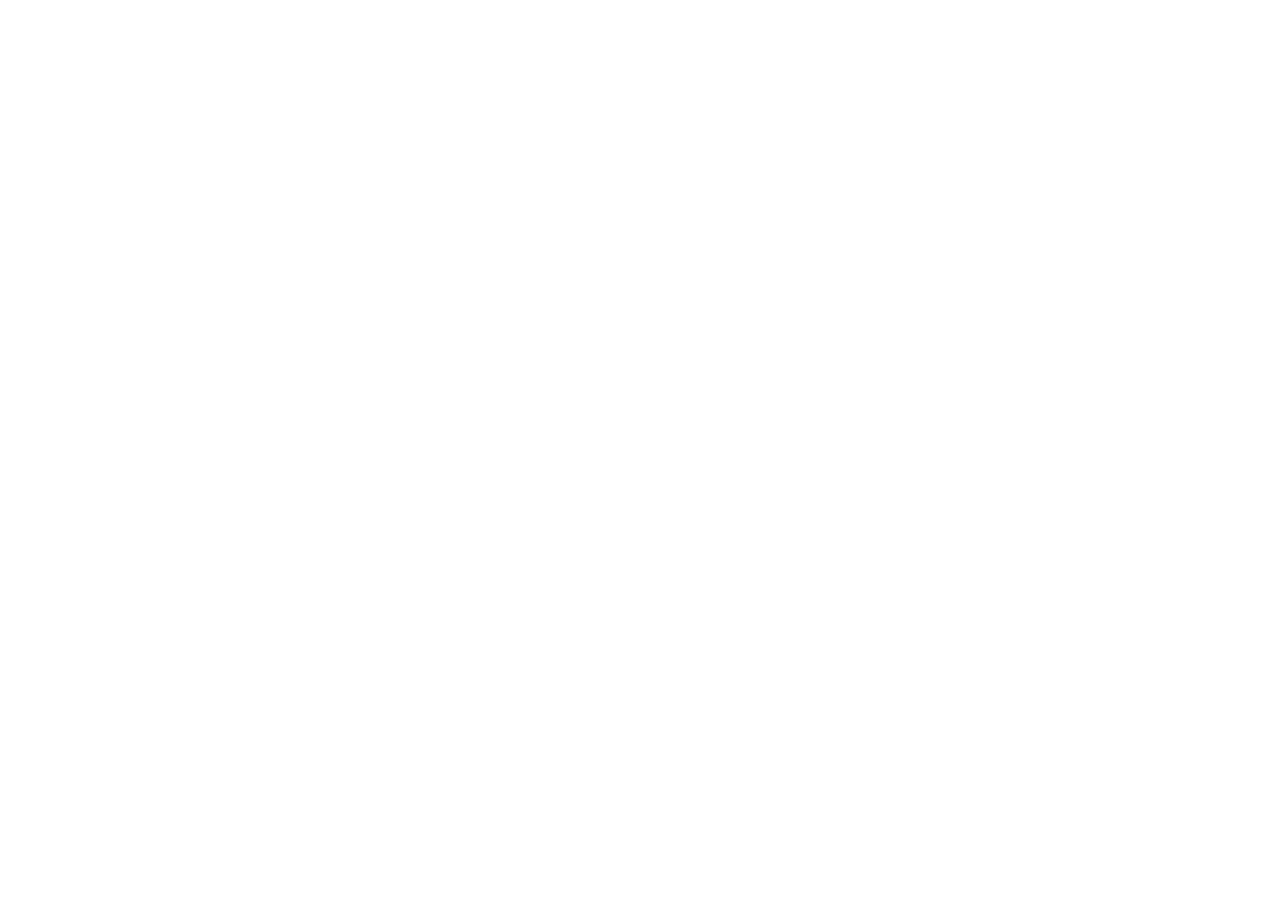
==== index.html @ 8243d088 "first" ====
<!DOCTYPE html>
<html lang="en">

<head>
    <meta charset="UTF-8">
    <meta name="viewport" content="width=device-width, initial-scale=1.0">

    <!--=============== FAVICON ===============-->
    <link rel="shortcut icon" href="assets/img/favicon.png" type="image/x-icon">

    <!--=============== REMIXICON ===============-->
    <link href="https://cdn.jsdelivr.net/npm/remixicon@2.5.0/fonts/remixicon.css" rel="stylesheet">

    <!--=============== CSS ===============-->
    <link rel="stylesheet" href="assets/css/styles.css">

    <title>Responsive gym website - Badarp</title>
</head>

<body>
    <!--==================== HEADER ====================-->
    <header class="header" id="header">

    </header>

    <!--==================== MAIN ====================-->
    <main class="main">
        <!--==================== HOME ====================-->
        <section class="home section" id="home">

        </section>

        <!--==================== LOGOS ====================-->
        <section class="logos section">

        </section>

        <!--==================== PROGRAM ====================-->
        <section class="program section" id="program">

        </section>

        <!--==================== CHOOSE US ====================-->
        <section class="choose section" id="choose">

        </section>

        <!--==================== PRICING ====================-->
        <section class="pricing section" id="pricing">

        </section>

        <!--==================== CALCULATE ====================-->
        <section class="calculate section">

        </section>
    </main>

    <!--==================== FOOTER ====================-->
    <footer class="footer section" id="footer">

    </footer>

    <!--========== SCROLL UP ==========-->


    <!--=============== SCROLLREVEAL ===============-->
    <script src=""></script>

    <!--=============== EMAIL JS ===============-->


    <!--=============== MAIN JS ===============-->
    <script src="assets/js/main.js"></script>
</body>

</html>
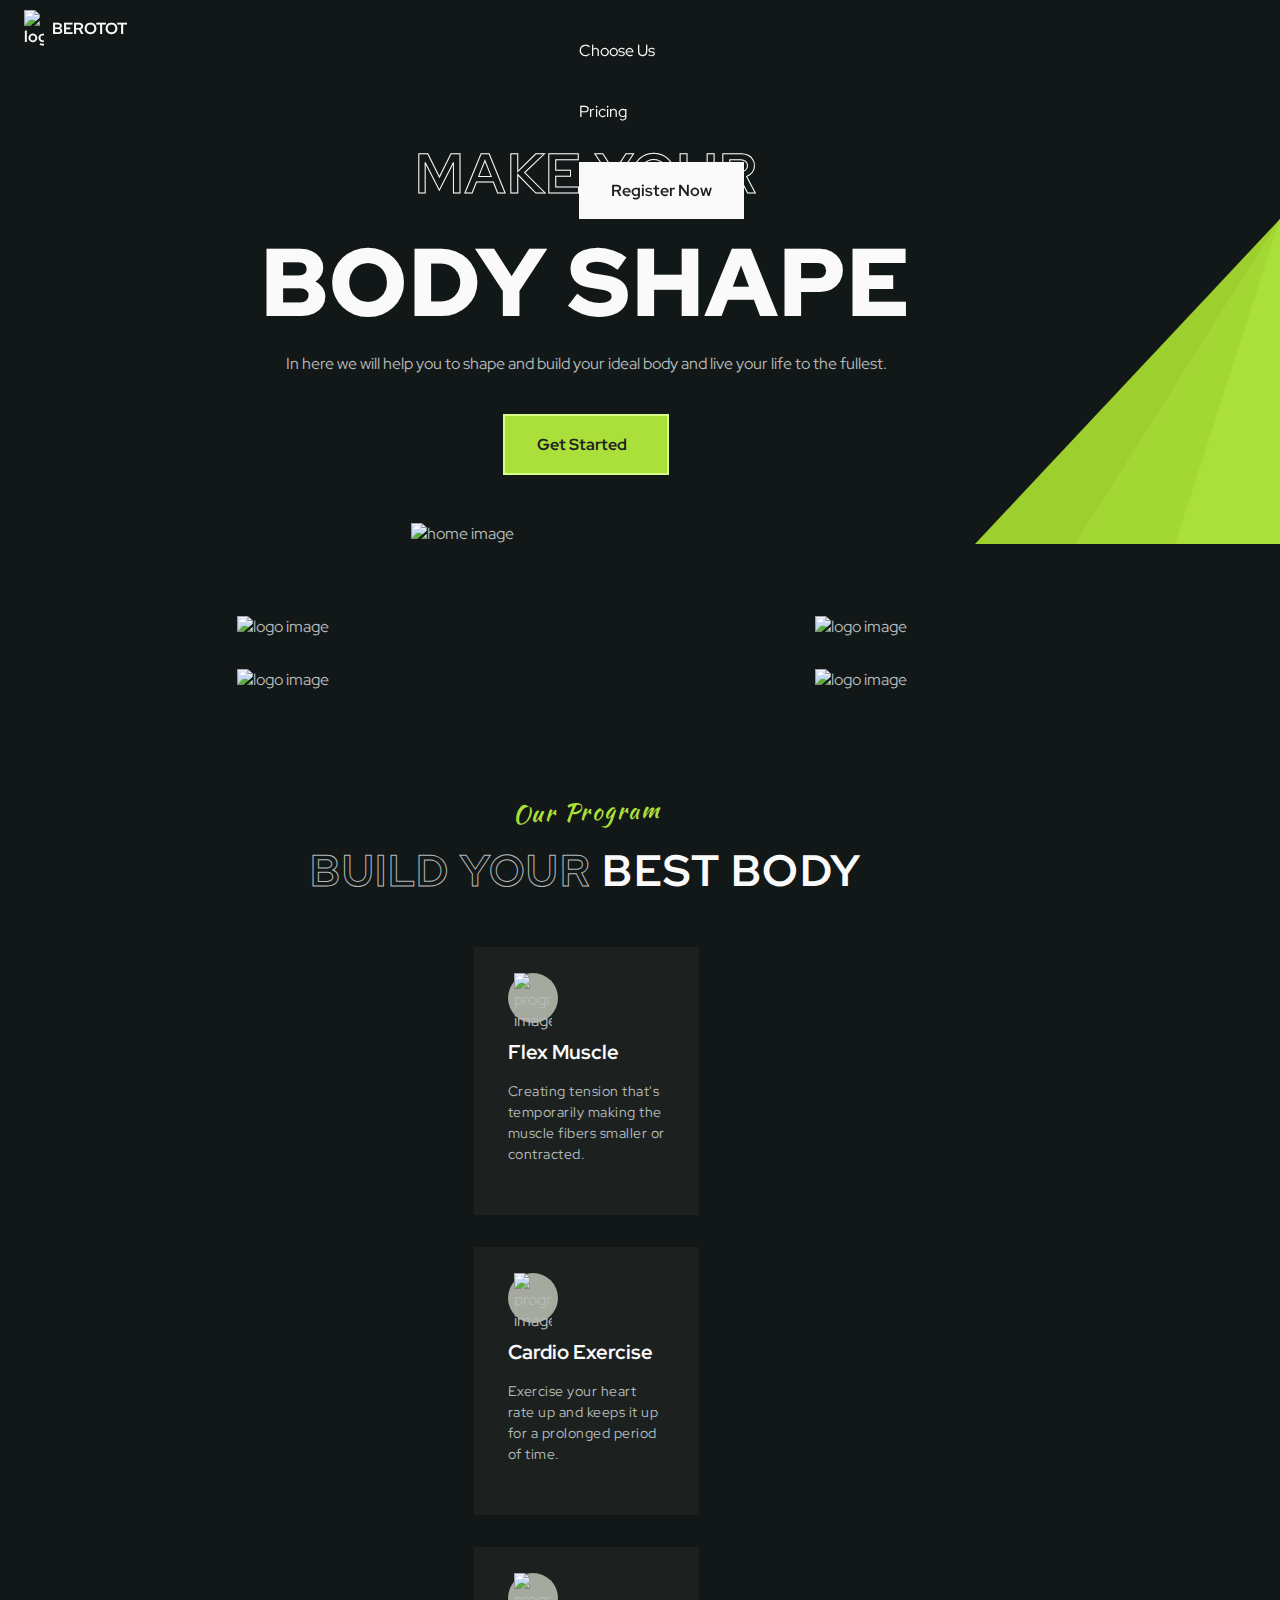
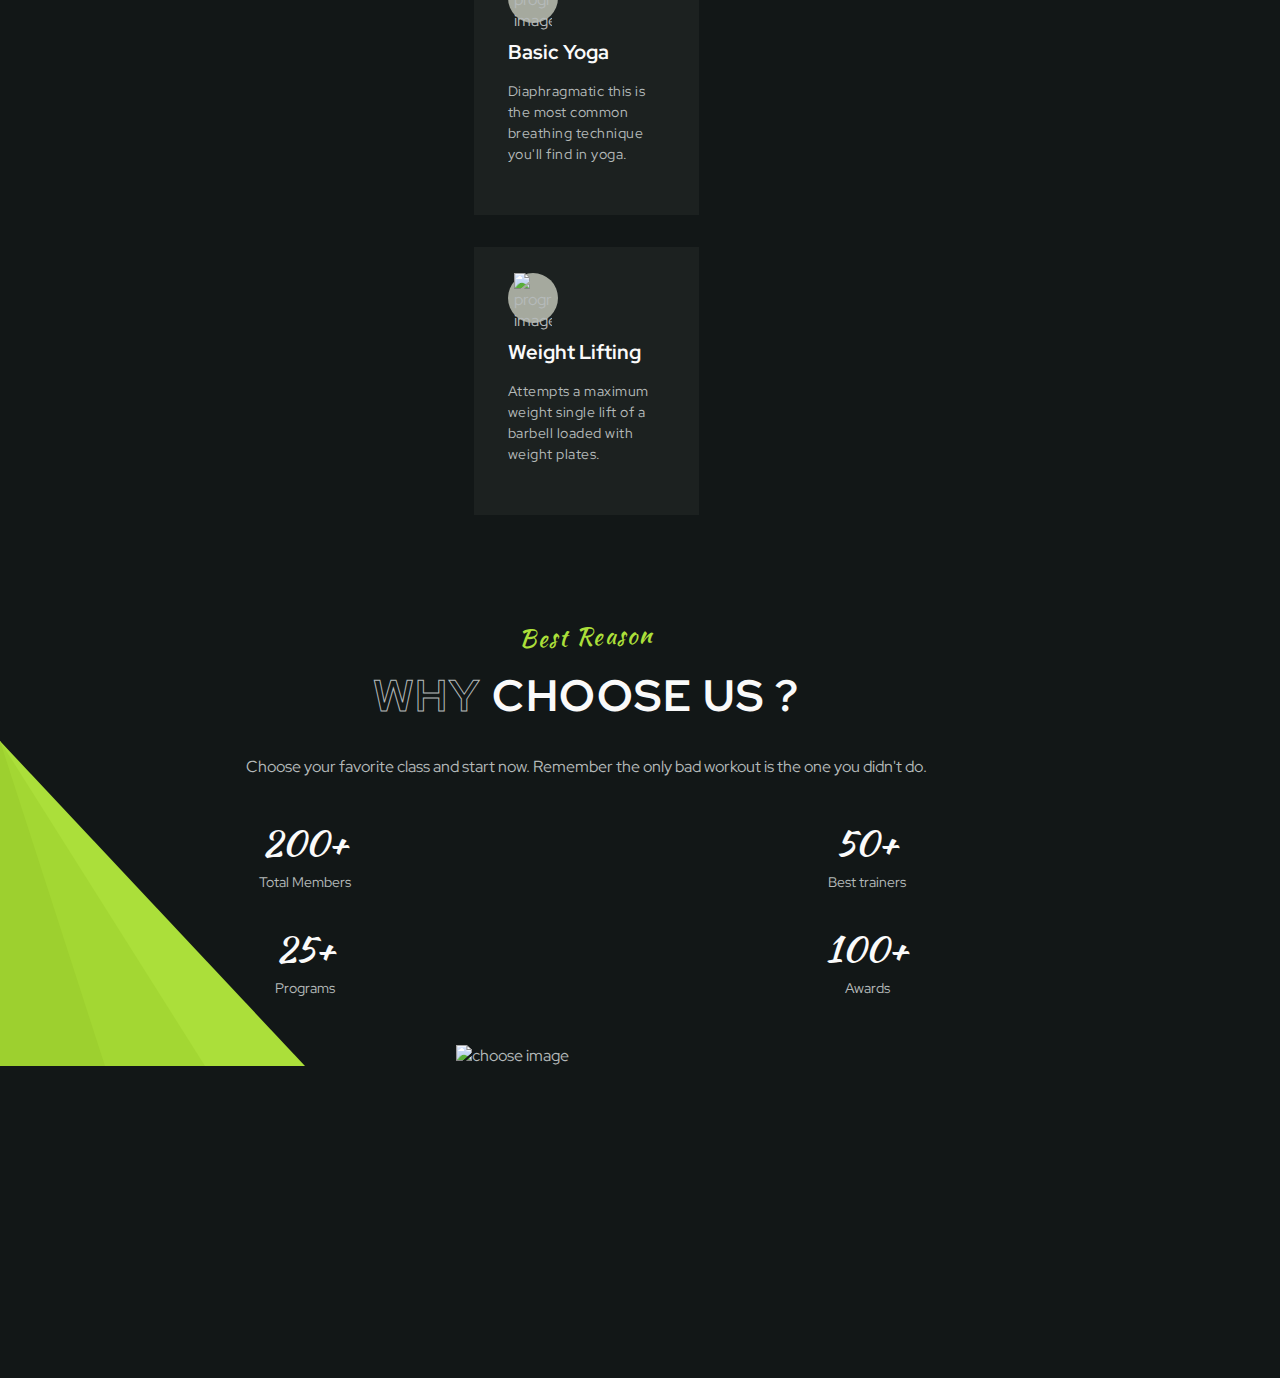
==== commit 2fcbb5c1: "4 section" ====
--- a/index.html
+++ b/index.html
@@ -20,29 +20,212 @@
 <body>
     <!--==================== HEADER ====================-->
     <header class="header" id="header">
-
+        <nav class="nav container">
+            <a href="#" class="nav__logo">
+                <img src="assets/img/logo-nav.png" alt="logo">BEROTOT
+            </a>
+
+            <div class="nav__menu" id="nav-menu">
+                <ul class="nav__list">
+                    <li class="nav__item">
+                        <a href="#home" class="nav__link">Home</a>
+                    </li>
+                    <li class="nav__item">
+                        <a href="#program" class="nav__link">Program</a>
+                    </li>
+                    <li class="nav__item">
+                        <a href="#choose" class="nav__link">Choose Us</a>
+                    </li>
+                    <li class="nav__item">
+                        <a href="#pricing" class="nav__link">Pricing</a>
+                    </li>
+
+                    <div class="nav__link">
+                        <a href="#footer" class="button nav__button">
+                            Register Now
+                        </a>
+                    </div>
+                </ul>
+
+                <div class="nav__close" id="nav-close">
+                    <i class="ri-close-line"></i>
+                </div>
+            </div>
+
+            <!-- Toggle button -->
+            <div class="nav__toggle" id="nav-toggle">
+                <i class="ri-menu-line"></i>
+            </div>
+        </nav>
     </header>
 
     <!--==================== MAIN ====================-->
     <main class="main">
         <!--==================== HOME ====================-->
         <section class="home section" id="home">
-
+            <div class="home__container container grid">
+                <div class="home__data">
+                    <h2 class="home__subtitle">MAKE YOUR</h2>
+                    <h1 class="home__title">BODY SHAPE</h1>
+                    <p class="home__description">
+                        In here we will help you to shape and build your ideal
+                        body and live your life to the fullest.
+                    </p>
+                    <a href="#" class="button button__flex">
+                        Get Started <i class="ri-arrow-right-line"></i>
+                    </a>
+                </div>
+
+                <div class="home__images">
+                    <img src="assets/img/home-img.png" alt="home image" class="home__img">
+
+                    <div class="home__triangle home__triangle-3"></div>
+                    <div class="home__triangle home__triangle-2"></div>
+                    <div class="home__triangle home__triangle-1"></div>
+                </div>
+            </div>
         </section>
 
         <!--==================== LOGOS ====================-->
         <section class="logos section">
-
+            <div class="logos__container container grid">
+                <img src="assets/img/logo1.png" alt="logo image" class="logos__img">
+                <img src="assets/img/logo2.png" alt="logo image" class="logos__img">
+                <img src="assets/img/logo3.png" alt="logo image" class="logos__img">
+                <img src="assets/img/logo4.png" alt="logo image" class="logos__img">
+            </div>
         </section>
 
         <!--==================== PROGRAM ====================-->
         <section class="program section" id="program">
-
+            <div class="container">
+                <div class="section__data">
+                    <h2 class="section__subtitle">Our Program</h2>
+                    <div class="section__titles">
+                        <h1 class="section__title-border">BUILD YOUR</h1>
+                        <h1 class="section__title">BEST BODY</h1>
+                    </div>
+                </div>
+
+                <div class="program__container grid">
+                    <article class="program__card">
+                        <div class="program__shape">
+                            <img src="assets/img/program1.png" alt="program image" class="program__img">
+                        </div>
+
+                        <h3 class="program__title">Flex Muscle</h3>
+
+                        <p class="program__description">
+                            Creating tension that's temporarily making the muscle
+                            fibers smaller or contracted.
+                        </p>
+
+                        <a href="#" class="program__button">
+                            <i class="ri-arrow-right-line"></i>
+                        </a>
+                    </article>
+
+                    <article class="program__card">
+                        <div class="program__shape">
+                            <img src="assets/img/program2.png" alt="program image" class="program__img">
+                        </div>
+
+                        <h3 class="program__title">Cardio Exercise</h3>
+
+                        <p class="program__description">
+                            Exercise your heart rate up and keeps it
+                            up for a prolonged period of time.
+                        </p>
+
+                        <a href="#" class="program__button">
+                            <i class="ri-arrow-right-line"></i>
+                        </a>
+                    </article>
+
+                    <article class="program__card">
+                        <div class="program__shape">
+                            <img src="assets/img/program3.png" alt="program image" class="program__img">
+                        </div>
+
+                        <h3 class="program__title">Basic Yoga</h3>
+
+                        <p class="program__description">
+                            Diaphragmatic this is the most common breathing
+                            technique you'll find in yoga.
+                        </p>
+
+                        <a href="#" class="program__button">
+                            <i class="ri-arrow-right-line"></i>
+                        </a>
+                    </article>
+
+                    <article class="program__card">
+                        <div class="program__shape">
+                            <img src="assets/img/program4.png" alt="program image" class="program__img">
+                        </div>
+
+                        <h3 class="program__title">Weight Lifting</h3>
+
+                        <p class="program__description">
+                            Attempts a maximum weight single lift of a
+                            barbell loaded with weight plates.
+                        </p>
+
+                        <a href="#" class="program__button">
+                            <i class="ri-arrow-right-line"></i>
+                        </a>
+                    </article>
+                </div>
+            </div>
         </section>
 
         <!--==================== CHOOSE US ====================-->
         <section class="choose section" id="choose">
-
+            <div class="choose__overflow">
+                <div class="choose__container container grid">
+                    <div class="choose__content">
+                        <div class="section__data">
+                            <h2 class="section__subtitle">Best Reason</h2>
+                            <div class="section__titles">
+                                <h1 class="section__title-border">WHY</h1>
+                                <h1 class="section__title">CHOOSE US ?</h1>
+                            </div>
+                        </div>
+
+                        <p class="choose__description">
+                            Choose your favorite class and start now. Remember the
+                            only bad workout is the one you didn't do.
+                        </p>
+
+                        <div class="choose__data">
+                            <div class="choose__group">
+                                <h3 class="choose__number">200+</h3>
+                                <p class="choose__subtitle">Total Members</p>
+                            </div>
+                            <div class="choose__group">
+                                <h3 class="choose__number">50+</h3>
+                                <p class="choose__subtitle">Best trainers</p>
+                            </div>
+                            <div class="choose__group">
+                                <h3 class="choose__number">25+</h3>
+                                <p class="choose__subtitle">Programs</p>
+                            </div>
+                            <div class="choose__group">
+                                <h3 class="choose__number">100+</h3>
+                                <p class="choose__subtitle">Awards</p>
+                            </div>
+                        </div>
+                    </div>
+
+                    <div class="choose__images">
+                        <img src="assets/img/choose-img.png" alt="choose image" class="choose__img">
+
+                        <div class="choose__triangle choose__triangle-1"></div>
+                        <div class="choose__triangle choose__triangle-2"></div>
+                        <div class="choose__triangle choose__triangle-3"></div>
+                    </div>
+                </div>
+            </div>
         </section>
 
         <!--==================== PRICING ====================-->
--- a/assets/css/styles.css
+++ b/assets/css/styles.css
@@ -0,0 +1,554 @@
+/*=============== GOOGLE FONTS ===============*/
+@import url("https://fonts.googleapis.com/css2?family=Kaushan+Script&family=Red+Hat+Display:wght@400;700;900&display=swap");
+
+/*=============== VARIABLES CSS ===============*/
+:root {
+  --header-height: 3.5rem;
+
+  /*========== Colors ==========*/
+  /*Color mode HSL(hue, saturation, lightness)*/
+  --first-color: hsl(79, 72%, 55%);
+  --first-color-light: hsl(79, 97%, 77%);
+  --first-color-alt: hsl(79, 67%, 52%);
+  --first-color-dark: hsl(79, 63%, 50%);
+  --first-color-gray: hsl(79, 6%, 64%);
+  --title-color: hsl(180, 4%, 98%);
+  --title-color-black: hsl(180, 4%, 12%);
+  --text-color: hsl(180, 4%, 72%);
+  --text-color-light: hsl(180, 4%, 65%);
+  --body-color: hsl(180, 12%, 8%);
+
+  /*========== Font and typography ==========*/
+  /*.5rem = 8px | 1rem = 16px ...*/
+  --body-font: 'Red Hat Display', sans-serif;
+  --second-font: 'Kaushan Script', cursive;
+  --biggest-font-size: 2rem;
+  --bigger-font-size: 1.5rem;
+  --big-font-size: 1.25rem;
+  --h1-font-size: 1.5rem;
+  --h2-font-size: 1.25rem;
+  --h3-font-size: 1rem;
+  --normal-font-size: .938rem;
+  --small-font-size: .813rem;
+  --smaller-font-size: .75rem;
+
+  /*========== Font weight ==========*/
+  --font-bold: 700;
+  --font-black: 900;
+
+  /*========== z index ==========*/
+  --z-tooltip: 10;
+  --z-fixed: 100;
+}
+
+/* Responsive typography */
+@media screen and (min-width: 1024px) {
+  :root {
+    --biggest-font-size: 6rem;
+    --bigger-font-size: 3.5rem;
+    --big-font-size: 2.75rem;
+    --h1-font-size: 2.25rem;
+    --h2-font-size: 1.5rem;
+    --h3-font-size: 1.25rem;
+    --normal-font-size: 1rem;
+    --small-font-size: .875rem;
+    --smaller-font-size: .813rem;
+  }
+}
+
+/*=============== BASE ===============*/
+* {
+  box-sizing: border-box;
+  padding: 0;
+  margin: 0;
+}
+
+html {
+  scroll-behavior: smooth;
+}
+
+body,
+button,
+input {
+  font-family: var(--body-font);
+  font-size: var(--normal-font-size);
+}
+
+body {
+  background-color: var(--body-color);
+  color: var(--text-color);
+}
+
+h1,
+h2,
+h3 {
+  color: var(--title-color);
+  font-weight: var(--font-bold);
+}
+
+ul {
+  list-style: none;
+}
+
+a {
+  text-decoration: none;
+}
+
+img {
+  max-width: 100%;
+  height: auto;
+}
+
+/*=============== REUSABLE CSS CLASSES ===============*/
+.container {
+  max-width: 1124px;
+  margin-right: 1.5rem;
+  margin-left: 1.5rem;
+}
+
+.section {
+  padding: 4.5rem 0 2rem;
+}
+
+.section__data {
+  display: flex;
+  flex-direction: column;
+  row-gap: .75rem;
+  text-align: center;
+  margin-bottom: 3rem;
+}
+
+.section__title,
+.section__title-border {
+  font-size: var(--big-font-size);
+  letter-spacing: 1.5px;
+}
+
+.section__subtitle {
+  font-size: var(--h2-font-size);
+  font-family: var(--second-font);
+  font-weight: 400;
+  letter-spacing: 1.5px;
+  color: var(--first-color);
+  transform: rotate(-2deg);
+}
+
+.section__titles {
+  display: flex;
+  column-gap: .75rem;
+  justify-content: center;
+}
+
+.section__title-border {
+  -webkit-text-stroke: 1px var(--text-color);
+  color: transparent;
+}
+
+.grid {
+  display: grid;
+  gap: 1.5rem;
+}
+
+.main {
+  overflow: hidden;
+  /* For animation ScrollReveal */
+}
+
+.color-red {
+  color: hsl(0, 80%, 64%);
+}
+
+.color-green {
+  color: var(--first-color);
+}
+
+/*=============== HEADER & NAV ===============*/
+.header {
+  width: 100%;
+  background-color: transparent;
+  position: fixed;
+  top: 0;
+  left: 0;
+  z-index: var(--z-fixed);
+  transition: background .3s;
+}
+
+.nav {
+  height: var(--header-height);
+  display: flex;
+  justify-content: space-between;
+  align-items: center;
+}
+
+.nav__logo,
+.nav__toggle {
+  color: var(--title-color);
+  display: flex;
+}
+
+.nav__logo {
+  align-items: center;
+  column-gap: .5rem;
+  font-weight: var(--font-bold);
+}
+
+.nav__logo img {
+  width: 1.25rem;
+}
+
+.nav__toggle {
+  font-size: 1.25rem;
+  cursor: pointer;
+}
+
+@media screen and (max-width: 1023px) {
+  .nav__menu {
+    position: fixed;
+    background-color: hsla(180, 12%, 8%, .8);
+    backdrop-filter: blur(32px);
+    -webkit-backdrop-filter: blur(32px);
+    top: 0;
+    right: -100%;
+    width: 80%;
+    height: 100%;
+    border-left: 2px solid var(--first-color-gray);
+    transition: right .3s;
+  }
+}
+
+.nav__list {
+  padding: 5rem 0 0 3rem;
+  display: flex;
+  flex-direction: column;
+  row-gap: 2.5rem;
+}
+
+.nav__link {
+  color: var(--title-color);
+  transition: color .3s;
+}
+
+.nav__link:hover {
+  color: var(--first-color);
+}
+
+.nav__close {
+  position: absolute;
+  top: 1rem;
+  right: 1.5rem;
+  font-size: 1.5rem;
+  color: var(--title-color);
+  cursor: pointer;
+}
+
+.nav .nav__button {
+  background-color: var(--title-color);
+  border: none;
+}
+
+/* Show menu */
+.show-menu {
+  right: 0;
+}
+
+/* Change background header */
+.bg-header {
+  background-color: var(--body-color);
+  box-shadow: 0 4px 8px hsla(180, 12%, 4%, .3);
+}
+
+/* Active link */
+
+
+/*=============== HOME ===============*/
+.home {
+  position: relative;
+  padding-bottom: 0;
+}
+
+.home__container {
+  padding-top: 4rem;
+  row-gap: 3rem;
+}
+
+.home__data {
+  text-align: center;
+}
+
+.home__subtitle {
+  font-size: var(--bigger-font-size);
+  -webkit-text-stroke: 1px var(--title-color);
+  color: transparent;
+}
+
+.home__title {
+  font-size: var(--biggest-font-size);
+  font-weight: var(--font-black);
+  margin: .5rem 0;
+}
+
+.home__subtitle,
+.home__title {
+  letter-spacing: 1.5px;
+}
+
+.home__description {
+  margin-bottom: 2.5rem;
+}
+
+.home__triangle {
+  height: 325px;
+  position: absolute;
+  right: 0;
+  bottom: 0;
+  clip-path: polygon(100% 0, 0 100%, 100% 100%);
+}
+
+.home__triangle-1 {
+  width: 105px;
+  background-color: var(--first-color);
+}
+
+.home__triangle-2 {
+  width: 205px;
+  background-color: var(--first-color-alt);
+}
+
+.home__triangle-3 {
+  width: 305px;
+  background-color: var(--first-color-dark);
+}
+
+.home__img {
+  display: block;
+  position: relative;
+  z-index: 1;
+  width: 350px;
+  margin: 0 auto;
+}
+
+/*=============== BUTTON ===============*/
+.button {
+  display: inline-block;
+  background-color: var(--first-color);
+  padding: 18px 32px;
+  border: 2px solid var(--first-color-light);
+  color: var(--title-color-black);
+  font-weight: var(--font-bold);
+  cursor: pointer;
+  transition: background .3s;
+}
+
+.button:hover {
+  background-color: var(--first-color-alt);
+}
+
+.button i {
+  font-size: 1.25rem;
+  transition: transform .3s;
+}
+
+.button__flex {
+  display: inline-flex;
+  align-items: center;
+  justify-content: center;
+  column-gap: .5rem;
+}
+
+.button__flex:hover i {
+  transform: translateX(.25rem);
+}
+
+/*=============== LOGOS ===============*/
+.logos__container {
+  grid-template-columns: repeat(2, 1fr);
+  gap: 2rem;
+  justify-items: center;
+}
+
+.logos__img {
+  width: 120px;
+}
+
+/*=============== PROGRAM ===============*/
+.program__container {
+  grid-template-columns: 225px;
+  justify-content: center;
+  row-gap: 2rem;
+}
+
+.program__card {
+  display: grid;
+  background-color: hsla(79, 6%, 64%, .07);
+  padding: 1.5rem 2rem;
+  border: 2px solid transparent;
+  transition: background .5s, border .4s;
+}
+
+.program__img {
+  width: 38px;
+}
+
+.program__shape {
+  width: 50px;
+  height: 50px;
+  background-color: var(--first-color-gray);
+  border-radius: 50%;
+  display: grid;
+  place-items: center;
+  margin-bottom: 1rem;
+  transition: background .5s;
+}
+
+.program__title {
+  font-size: var(--h3-font-size);
+  margin-bottom: 1rem;
+}
+
+.program__description {
+  font-size: var(--small-font-size);
+  letter-spacing: .5px;
+  line-height: 150%;
+}
+
+.program__title,
+.program__description {
+  transition: color .5s;
+}
+
+.program__button {
+  justify-self: flex-end;
+  margin-top: 1.5rem;
+  font-size: 1.25rem;
+  color: var(--title-color-black);
+  opacity: 0;
+  transition: .5s;
+}
+
+.program__button i {
+  display: block;
+  transition: transform .3s;
+}
+
+.program__button:hover {
+  transform: translateX(.25rem);
+}
+
+.program__card:hover {
+  background-color: var(--first-color);
+  border: 2px solid var(--first-color-light);
+}
+
+.program__card:hover .program__shape {
+  background-color: var(--first-color-light);
+}
+
+.program__card:hover .program__title,
+.program__card:hover .program__description {
+  color: var(--title-color-black);
+}
+
+.program__card:hover .program__button {
+  opacity: 1;
+}
+
+/*=============== CHOOSE ===============*/
+.choose {
+  padding-bottom: 0;
+}
+
+.choose__overflow {
+  position: relative;
+}
+
+.choose__container {
+  row-gap: 3rem;
+}
+
+.choose__content .section__data {
+  margin-bottom: 2rem;
+}
+
+.choose__description {
+  text-align: center;
+  margin-bottom: 2.5rem;
+}
+
+.choose__data {
+  display: grid;
+  grid-template-columns: repeat(2, 1fr);
+  row-gap: 2rem;
+}
+
+.choose__group {
+  text-align: center;
+}
+
+.choose__number {
+  font-size: var(--h1-font-size);
+  font-family: var(--second-font);
+  font-weight: 400;
+  margin-bottom: 0.25rem;
+}
+
+.choose__subtitle {
+  font-size: var(--small-font-size);
+}
+
+.choose__triangle {
+  height: 325px;
+  position: absolute;
+  left: 0;
+  bottom: 0;
+  clip-path: polygon(0 0, 0 100%, 100% 100%);
+}
+
+.choose__triangle-1 {
+  width: 305px;
+  background-color: var(--first-color);
+}
+
+.choose__triangle-2 {
+  width: 205px;
+  background-color: var(--first-color-alt);
+}
+
+.choose__triangle-3 {
+  width: 105px;
+  background-color: var(--first-color-dark);
+}
+
+.choose__img {
+  width: 260px;
+  display: block;
+  position: relative;
+  z-index: 1;
+  margin: 0 auto;
+}
+
+/*=============== PRICING ===============*/
+
+
+/*=============== CALCULATE ===============*/
+
+
+/*=============== FOOTER ===============*/
+
+
+/*=============== SCROLL BAR ===============*/
+
+
+/*=============== SCROLL UP ===============*/
+
+
+/* Show Scroll Up*/
+
+
+/*=============== BREAKPOINTS ===============*/
+/* For small devices */
+
+
+/* For medium devices */
+
+
+/* For large devices */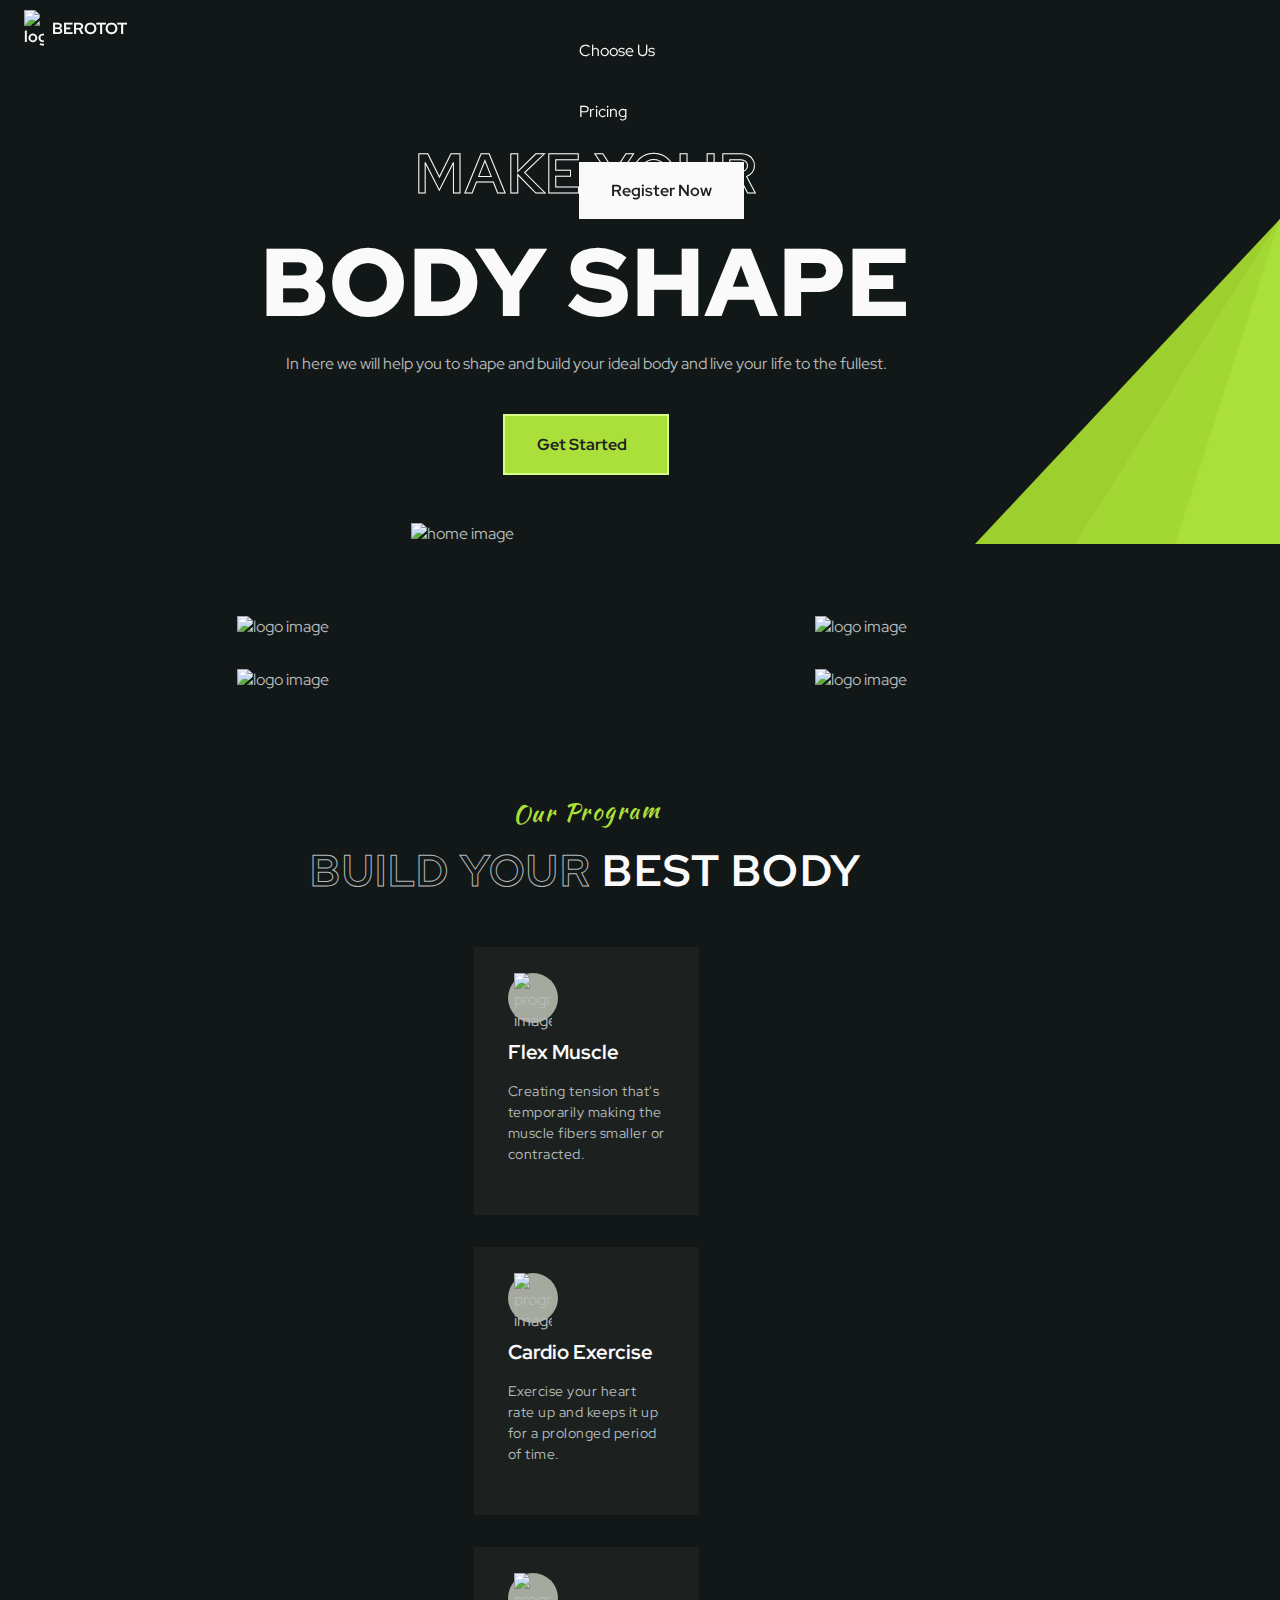
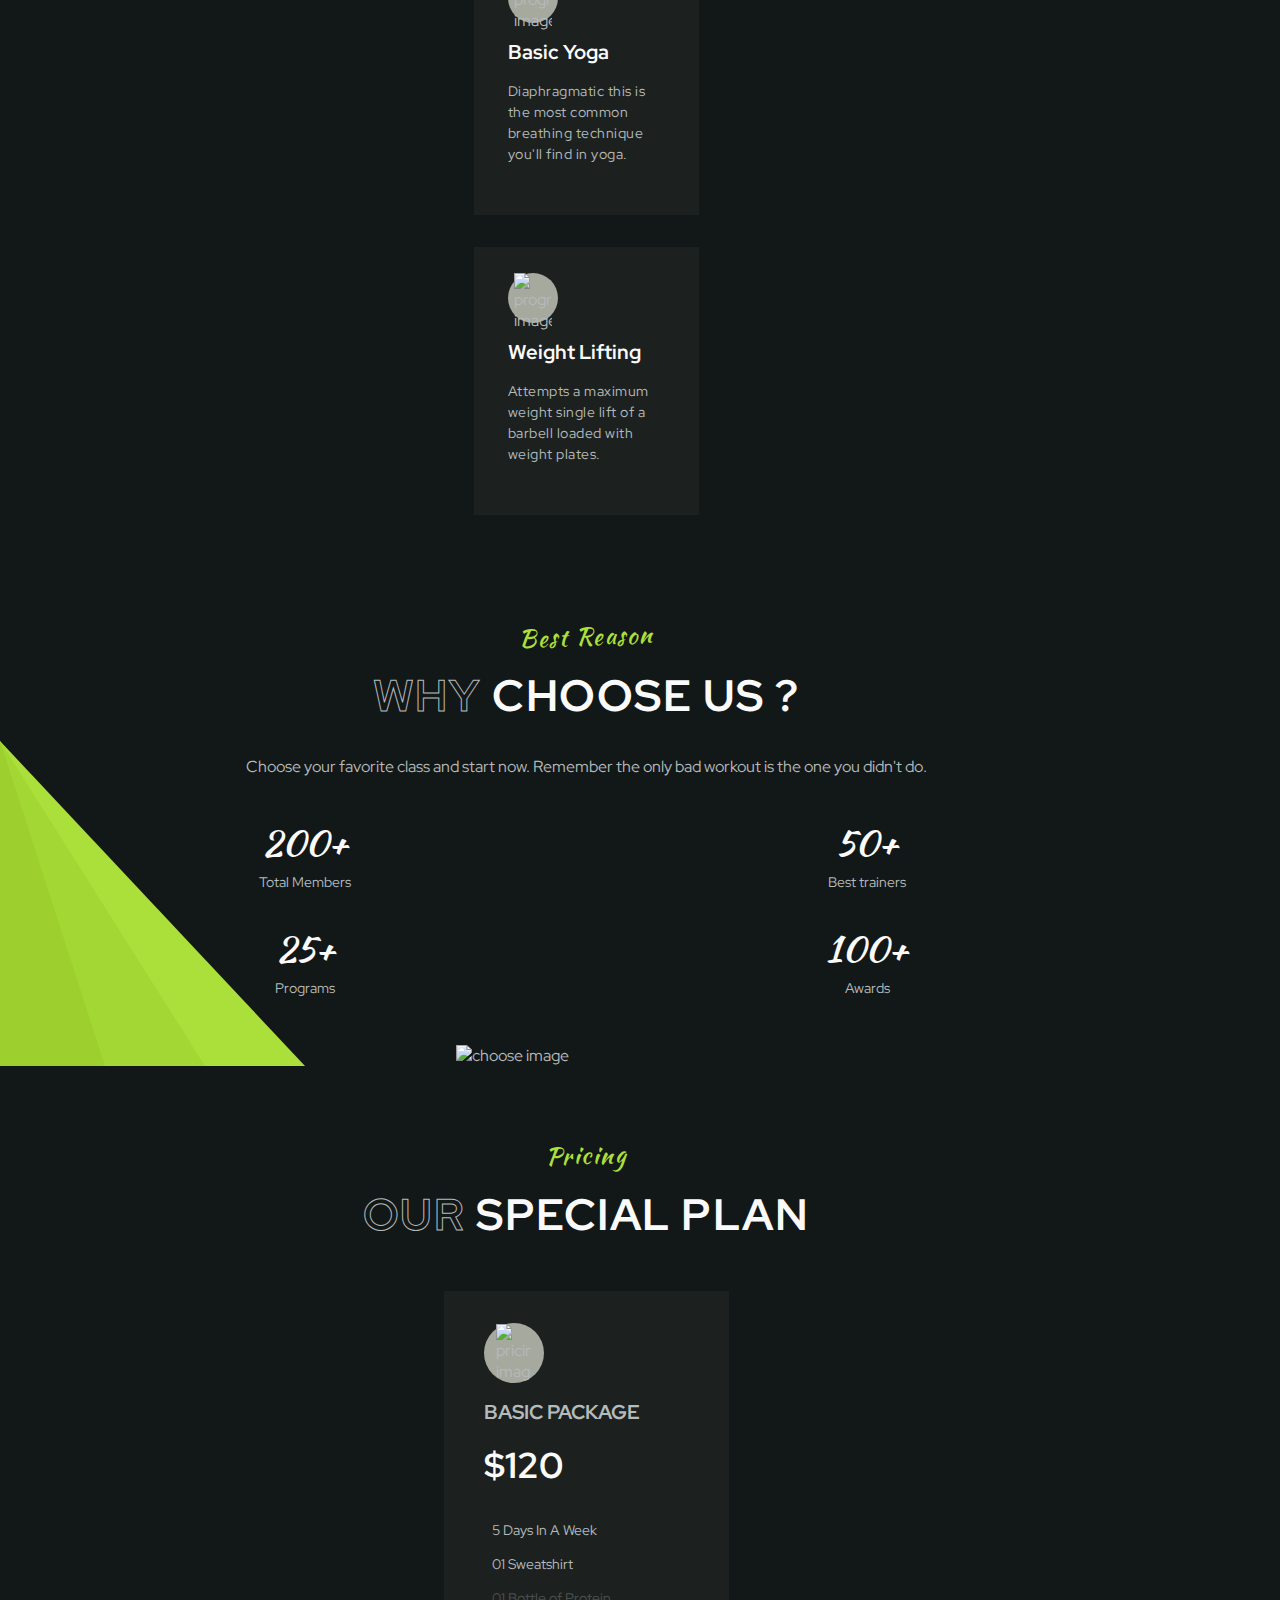
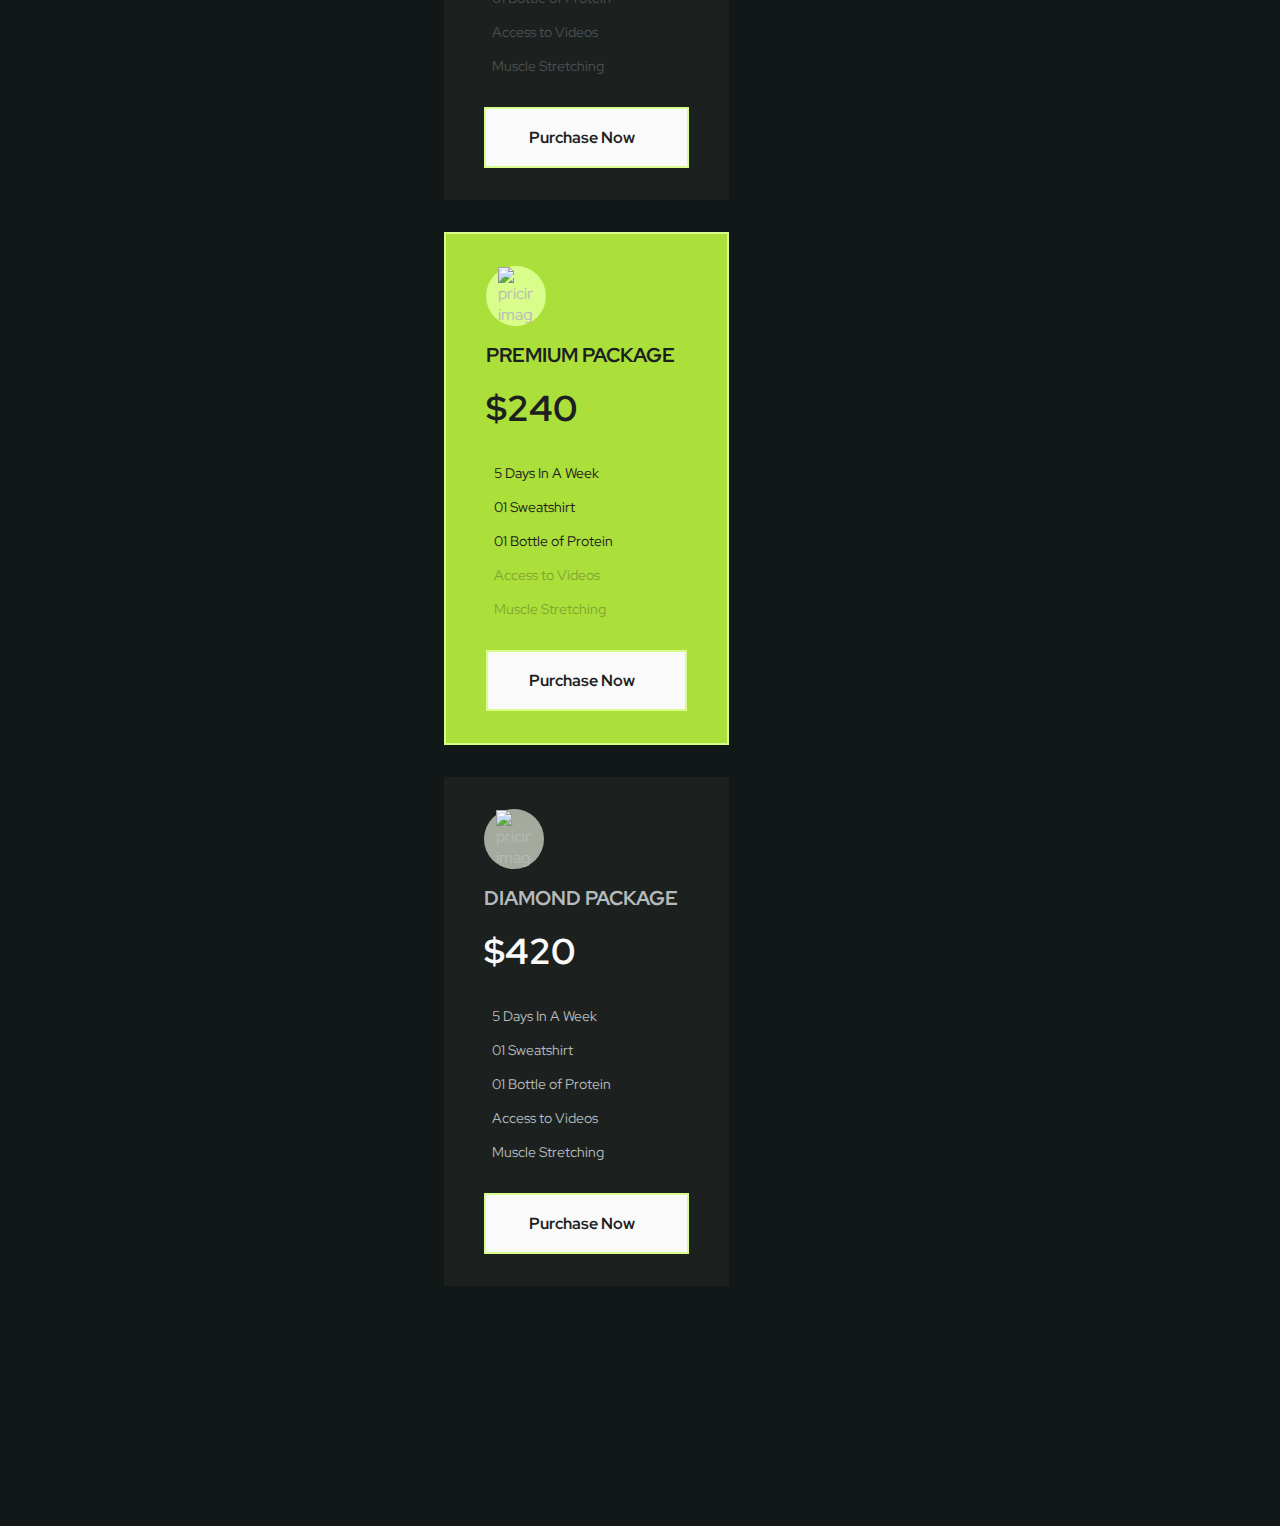
==== commit a056c323: "add 1 section" ====
--- a/index.html
+++ b/index.html
@@ -230,7 +230,116 @@
 
         <!--==================== PRICING ====================-->
         <section class="pricing section" id="pricing">
-
+            <div class="container">
+                <div class="section__data">
+                    <h2 class="section__subtitle">Pricing</h2>
+                    <div class="section__titles">
+                        <h1 class="section__title-border">OUR</h1>
+                        <h1 class="section__title">SPECIAL PLAN</h1>
+                    </div>
+                </div>
+
+                <div class="pricing__container grid">
+                    <article class="pricing__card">
+                        <header class="pricing__header">
+                            <div class="pricing__shape">
+                                <img src="assets/img/pricing1.png" alt="pricing image" class="pricing__img">
+                            </div>
+
+                            <h1 class="pricing__title">BASIC PACKAGE</h1>
+                            <h2 class="pricing__number">$120</h2>
+                        </header>
+
+                        <ul class="pricing__list">
+                            <li class="pricing__item">
+                                <i class="ri-checkbox-circle-line"></i>5 Days In A Week
+                            </li>
+                            <li class="pricing__item">
+                                <i class="ri-checkbox-circle-line"></i>01 Sweatshirt
+                            </li>
+                            <li class="pricing__item pricing__item-opacity">
+                                <i class="ri-checkbox-circle-line"></i>01 Bottle of Protein
+                            </li>
+                            <li class="pricing__item pricing__item-opacity">
+                                <i class="ri-checkbox-circle-line"></i>Access to Videos
+                            </li>
+                            <li class="pricing__item pricing__item-opacity">
+                                <i class="ri-checkbox-circle-line"></i>Muscle Stretching
+                            </li>
+                        </ul>
+
+                        <a href="#" class="button button__flex pricing__button">
+                            Purchase Now <i class="ri-arrow-right-line"></i>
+                        </a>
+                    </article>
+
+                    <article class="pricing__card pricing__card-active">
+                        <header class="pricing__header">
+                            <div class="pricing__shape">
+                                <img src="assets/img/pricing2.png" alt="pricing image" class="pricing__img">
+                            </div>
+
+                            <h1 class="pricing__title">PREMIUM PACKAGE</h1>
+                            <h2 class="pricing__number">$240</h2>
+                        </header>
+
+                        <ul class="pricing__list">
+                            <li class="pricing__item">
+                                <i class="ri-checkbox-circle-line"></i>5 Days In A Week
+                            </li>
+                            <li class="pricing__item">
+                                <i class="ri-checkbox-circle-line"></i>01 Sweatshirt
+                            </li>
+                            <li class="pricing__item">
+                                <i class="ri-checkbox-circle-line"></i>01 Bottle of Protein
+                            </li>
+                            <li class="pricing__item pricing__item-opacity">
+                                <i class="ri-checkbox-circle-line"></i>Access to Videos
+                            </li>
+                            <li class="pricing__item pricing__item-opacity">
+                                <i class="ri-checkbox-circle-line"></i>Muscle Stretching
+                            </li>
+                        </ul>
+
+                        <a href="#" class="button button__flex pricing__button">
+                            Purchase Now <i class="ri-arrow-right-line"></i>
+                        </a>
+                    </article>
+
+                    <article class="pricing__card">
+                        <header class="pricing__header">
+                            <div class="pricing__shape">
+                                <img src="assets/img/pricing3.png" alt="pricing image" class="pricing__img">
+                            </div>
+
+                            <h1 class="pricing__title">DIAMOND PACKAGE</h1>
+                            <h2 class="pricing__number">$420</h2>
+                        </header>
+
+                        <ul class="pricing__list">
+                            <li class="pricing__item">
+                                <i class="ri-checkbox-circle-line"></i>5 Days In A Week
+                            </li>
+                            <li class="pricing__item">
+                                <i class="ri-checkbox-circle-line"></i>01 Sweatshirt
+                            </li>
+                            <li class="pricing__item">
+                                <i class="ri-checkbox-circle-line"></i>01 Bottle of Protein
+                            </li>
+                            <li class="pricing__item">
+                                <i class="ri-checkbox-circle-line"></i>Access to Videos
+                            </li>
+                            <li class="pricing__item">
+                                <i class="ri-checkbox-circle-line"></i>Muscle Stretching
+                            </li>
+                        </ul>
+
+                        <a href="#" class="button button__flex pricing__button">
+                            Purchase Now <i class="ri-arrow-right-line"></i>
+                        </a>
+                    </article>
+                </div>
+            </div>
         </section>
 
         <!--==================== CALCULATE ====================-->
--- a/assets/css/styles.css
+++ b/assets/css/styles.css
@@ -527,7 +527,93 @@
 }
 
 /*=============== PRICING ===============*/
-
+.pricing__container {
+  grid-template-columns: 285px;
+  justify-content: center;
+  row-gap: 2rem;
+}
+
+.pricing__card,
+.pricing__shape,
+.pricing__list {
+  display: grid;
+}
+
+.pricing__card {
+  row-gap: 2rem;
+  background-color: hsla(79, 6%, 64%, .07);
+  padding: 2rem 2.5rem;
+}
+
+.pricing__img {
+  width: 35px;
+}
+
+.pricing__shape {
+  width: 60px;
+  height: 60px;
+  background-color: var(--first-color-gray);
+  border-radius: 50%;
+  place-items: center;
+  margin-bottom: 1rem;
+}
+
+.pricing__title {
+  font-size: var(--h3-font-size);
+  color: var(--text-color);
+  margin-bottom: 1rem;
+}
+
+.pricing__number {
+  font-size: var(--h1-font-size);
+}
+
+.pricing__list {
+  row-gap: 1rem;
+}
+
+.pricing__item {
+  display: flex;
+  column-gap: .5rem;
+  align-items: center;
+  font-size: var(--small-font-size);
+}
+
+.pricing__item i {
+  font-size: 1.25rem;
+  color: var(--first-color);
+}
+
+.pricing__item-opacity {
+  opacity: .3;
+}
+
+.pricing__button {
+  background-color: var(--title-color);
+}
+
+.pricing__button:hover {
+  background-color: var(--title-color);
+}
+
+.pricing__card-active {
+  background-color: var(--first-color);
+  border: 2px solid var(--first-color-light);
+}
+
+.pricing__card-active .pricing__shape {
+  background-color: var(--first-color-light);
+}
+
+.pricing__card-active .pricing__item i {
+  color: var(--title-color);
+}
+
+.pricing__card-active .pricing__title,
+.pricing__card-active .pricing__number,
+.pricing__card-active .pricing__item {
+  color: var(--title-color-black);
+}
 
 /*=============== CALCULATE ===============*/
 
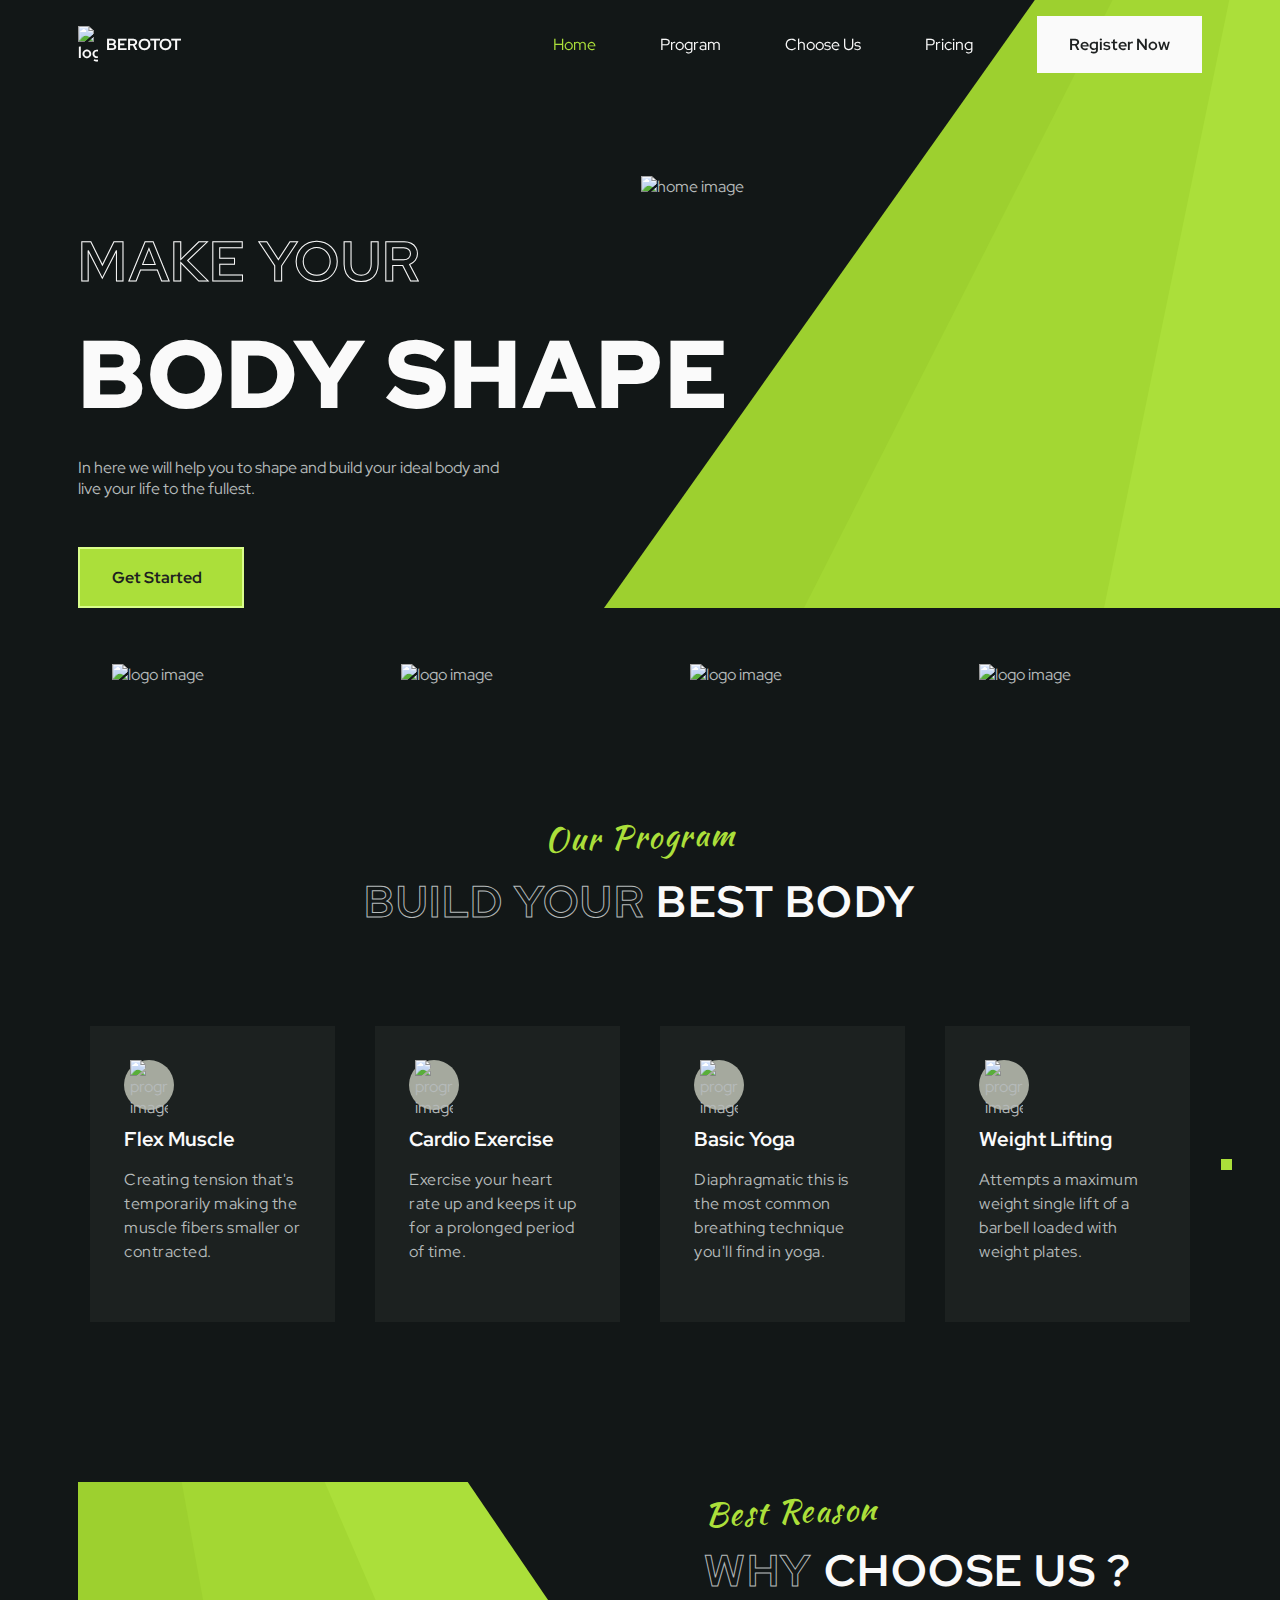
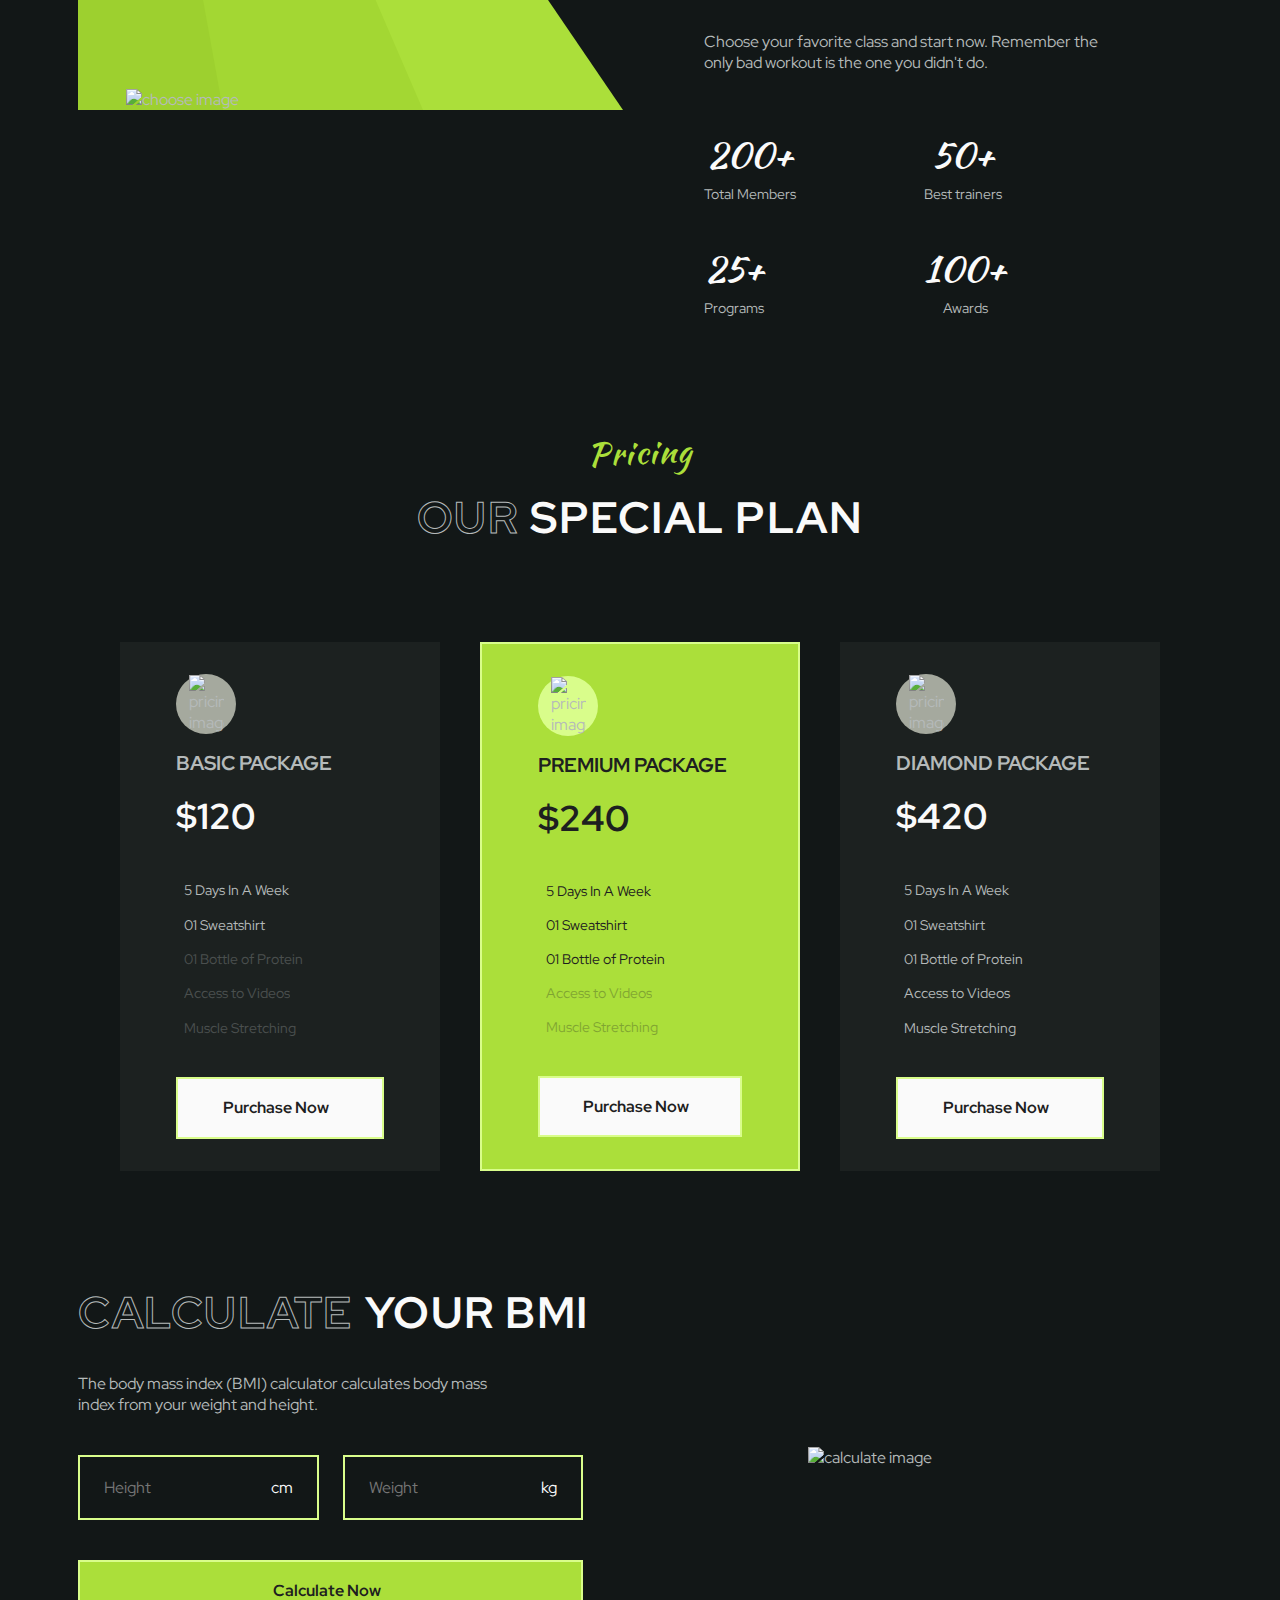
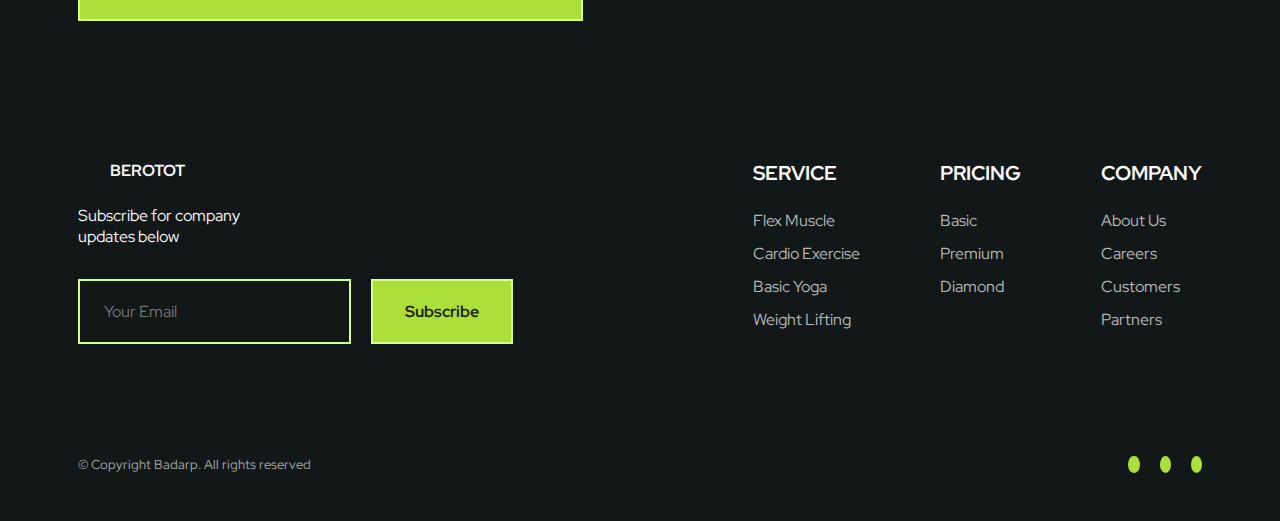
==== commit 4a94cd56: "finish project" ====
--- a/index.html
+++ b/index.html
@@ -28,7 +28,7 @@
             <div class="nav__menu" id="nav-menu">
                 <ul class="nav__list">
                     <li class="nav__item">
-                        <a href="#home" class="nav__link">Home</a>
+                        <a href="#home" class="nav__link active-link">Home</a>
                     </li>
                     <li class="nav__item">
                         <a href="#program" class="nav__link">Program</a>
@@ -344,23 +344,157 @@
 
         <!--==================== CALCULATE ====================-->
         <section class="calculate section">
-
+            <div class="calculate__container container grid">
+                <div class="calculate__content">
+                    <div class="section__titles">
+                        <h1 class="section__title-border">CALCULATE</h1>
+                        <h1 class="section__title">YOUR BMI</h1>
+                    </div>
+
+                    <p class="calculate__description">
+                        The body mass index (BMI) calculator calculates
+                        body mass index from your weight and height.
+                    </p>
+
+                    <form action="" class="calculate__form" id="calculate-form">
+                        <div class="calculate__box">
+                            <input type="number" placeholder="Height" class="calculate__input" id="calculate-cm">
+                            <label for="" class="calculate__label">cm</label>
+                        </div>
+                        <div class="calculate__box">
+                            <input type="number" placeholder="Weight" class="calculate__input" id="calculate-kg">
+                            <label for="" class="calculate__label">kg</label>
+                        </div>
+
+                        <button type="submit" class="button button__flex">
+                            Calculate Now<i class="ri-arrow-right-line"></i>
+                        </button>
+                    </form>
+
+                    <p class="calculate__massage" id="calculate-message"></p>
+                </div>
+
+                <img src="assets/img/calculate-img.png" alt="calculate image" class="calculate__img">
+            </div>
         </section>
     </main>
 
     <!--==================== FOOTER ====================-->
     <footer class="footer section" id="footer">
-
+        <div class="footer__container container grid">
+            <div>
+                <a href="#" class="footer__logo">
+                    <img src="assets/img/logo-nav.png" alt=""> BEROTOT
+                </a>
+                <p class="footer__description">
+                    Subscribe for company <br> updates below
+                </p>
+
+                <form action="" class="footer__form" id="contact-form">
+                    <input type="email" name="user_email" placeholder="Your Email" class="footer__input"
+                        id="contact-user">
+                    <button type="submit" class="button">
+                        Subscribe
+                    </button>
+                </form>
+
+                <p class="footer__message" id="contact-message"></p>
+            </div>
+
+            <div class="footer__content">
+                <div>
+                    <h3 class="footer__title">
+                        SERVICE
+                    </h3>
+
+                    <ul class="footer__links">
+                        <li>
+                            <a href="#" class="footer__link">Flex Muscle</a>
+                        </li>
+                        <li>
+                            <a href="#" class="footer__link">Cardio Exercise</a>
+                        </li>
+                        <li>
+                            <a href="#" class="footer__link">Basic Yoga</a>
+                        </li>
+                        <li>
+                            <a href="#" class="footer__link">Weight Lifting</a>
+                        </li>
+                    </ul>
+                </div>
+
+                <div>
+                    <h3 class="footer__title">
+                        PRICING
+                    </h3>
+
+                    <ul class="footer__links">
+                        <li>
+                            <a href="#" class="footer__link">Basic</a>
+                        </li>
+                        <li>
+                            <a href="#" class="footer__link">Premium</a>
+                        </li>
+                        <li>
+                            <a href="#" class="footer__link">Diamond</a>
+                        </li>
+                    </ul>
+                </div>
+
+                <div>
+                    <h3 class="footer__title">
+                        COMPANY
+                    </h3>
+
+                    <ul class="footer__links">
+                        <li>
+                            <a href="#" class="footer__link">About Us</a>
+                        </li>
+                        <li>
+                            <a href="#" class="footer__link">Careers</a>
+                        </li>
+                        <li>
+                            <a href="#" class="footer__link">Customers</a>
+                        </li>
+                        <li>
+                            <a href="#" class="footer__link">Partners</a>
+                        </li>
+                    </ul>
+                </div>
+            </div>
+        </div>
+
+        <div class="container">
+            <div class="footer__group">
+                <ul class="footer__social">
+                    <a href="https://www.facebook.com/" target="_blank" class="footer__social-link">
+                        <i class="ri-facebook-circle-fill"></i>
+                    </a>
+                    <a href="https://twitter.com/" target="_blank" class="footer__social-link">
+                        <i class="ri-twitter-fill"></i>
+                    </a>
+                    <a href="https://www.instagram.com/" target="_blank" class="footer__social-link">
+                        <i class="ri-instagram-line"></i>
+                    </a>
+                </ul>
+
+                <span class="footer__copy">
+                    &#169; Copyright Badarp. All rights reserved
+                </span>
+            </div>
+        </div>
     </footer>
 
     <!--========== SCROLL UP ==========-->
-
+    <a href="#" class="scrollup" id="scroll-up">
+        <i class="ri-arrow-up-line"></i>
+    </a>
 
     <!--=============== SCROLLREVEAL ===============-->
-    <script src=""></script>
+    <script src="assets/js/scrollreveal.min.js"></script>
 
     <!--=============== EMAIL JS ===============-->
-
+    <script type="text/javascript" src="https://cdn.jsdelivr.net/npm/@emailjs/browser@3/dist/email.min.js"></script>
 
     <!--=============== MAIN JS ===============-->
     <script src="assets/js/main.js"></script>
--- a/assets/css/styles.css
+++ b/assets/css/styles.css
@@ -162,6 +162,7 @@
   color: var(--first-color);
 }
 
+
 /*=============== HEADER & NAV ===============*/
 .header {
   width: 100%;
@@ -258,7 +259,9 @@
 }
 
 /* Active link */
-
+.active-link {
+  color: var(--first-color);
+}
 
 /*=============== HOME ===============*/
 .home {
@@ -616,25 +619,550 @@
 }
 
 /*=============== CALCULATE ===============*/
-
+.calculate {
+  padding-bottom: 0;
+}
+
+.calculate__container {
+  row-gap: 4rem;
+}
+
+.calculate__content .section__titles {
+  margin-bottom: 2rem;
+  text-align: center;
+}
+
+.calculate__description {
+  text-align: center;
+  margin-bottom: 2.5rem;
+}
+
+.calculate__form {
+  display: grid;
+  row-gap: 1rem;
+}
+
+.calculate__box {
+  position: relative;
+  border: 2px solid var(--first-color-light);
+}
+
+.calculate__input {
+  width: 100%;
+  background: transparent;
+  padding: 20px 56px 20px 24px;
+  outline: none;
+  border: none;
+  color: var(--text-color);
+}
+
+.calculate__input::-webkit-outer-spin-button,
+.calculate__input::-webkit-inner-spin-button {
+  -webkit-appearance: none;
+  margin: 0;
+}
+
+.calculate__input[type=number] {
+  -moz-appearance: textfield;
+}
+
+.calculate__label {
+  position: absolute;
+  right: 1.5rem;
+  top: 1.25rem;
+  color: var(--title-color);
+}
+
+.calculate__form .button {
+  margin-top: 1.5rem;
+  margin-bottom: .7rem;
+}
+
+.calculate__img {
+  width: 200px;
+  justify-self: center;
+}
+
+.calculate__message {
+  position: absolute;
+  transform: translateY(1rem);
+}
 
 /*=============== FOOTER ===============*/
-
+.footer__container {
+  row-gap: 4rem;
+  padding-top: 1rem;
+}
+
+.footer__logo,
+.footer__description {
+  color: var(--title-color);
+}
+
+.footer__logo,
+.footer__form,
+.footer__social {
+  display: flex;
+}
+
+.footer__logo {
+  align-items: center;
+  column-gap: .5rem;
+  font-weight: var(--font-bold);
+  margin-bottom: 1.5rem;
+}
+
+.footer__logo img {
+  width: 1.5rem;
+}
+
+.footer__description {
+  margin-bottom: 2rem;
+}
+
+.footer__form {
+  flex-direction: column;
+  gap: 1.25rem;
+}
+
+.footer__input {
+  padding: 20px 56px 20px 24px;
+  border: 2px solid var(--first-color-light);
+  background: transparent;
+  color: var(--text-color);
+  outline: none;
+}
+
+.footer__content,
+.footer__links,
+.footer__group {
+  display: grid;
+}
+
+.footer__content {
+  grid-template-columns: repeat(2, max-content);
+  gap: 2.5rem 3.5rem;
+}
+
+.footer__title {
+  font-size: var(--h3-font-size);
+  margin-bottom: 1.5rem;
+}
+
+.footer__links {
+  row-gap: .75rem;
+}
+
+.footer__link {
+  color: var(--text-color);
+  transition: color .3s;
+}
+
+.footer__link:hover {
+  color: var(--first-color);
+}
+
+.footer__group {
+  margin-top: 5rem;
+  justify-items: center;
+  row-gap: 2rem;
+}
+
+.footer__social {
+  column-gap: 1.25rem;
+}
+
+.footer__social-link {
+  display: inline-flex;
+  padding: .35rem;
+  background-color: var(--first-color);
+  border-radius: 50%;
+  font-size: 1.25rem;
+  color: var(--title-color-black);
+  transition: background .4s;
+}
+
+.footer__social-link:hover {
+  background-color: var(--first-color-dark);
+}
+
+.footer__copy {
+  font-size: var(--smaller-font-size);
+  color: var(--text-color-light);
+}
+
+.footer__message {
+  position: absolute;
+  transform: translateY(1rem);
+}
 
 /*=============== SCROLL BAR ===============*/
-
+::-webkit-scrollbar {
+  width: 0.6rem;
+  border-radius: .5rem;
+  background-color: hsl(79, 4%, 15%);
+}
+
+::-webkit-scrollbar-thumb {
+  background-color: hsl(79, 4%, 25%);
+  border-radius: .5rem;
+}
+
+::-webkit-scrollbar-thumb:hover {
+  background-color: hsl(79, 4%, 35%);
+}
 
 /*=============== SCROLL UP ===============*/
-
+.scrollup {
+  position: fixed;
+  right: 1rem;
+  bottom: -30%;
+  background-color: var(--first-color);
+  display: inline-flex;
+  padding: .35rem;
+  color: var(--title-color-black);
+  font-size: 1.25rem;
+  z-index: var(--z-tooltip);
+  transition: .3s;
+}
+
+.scrollup:hover {
+  transform: translateY(-.25rem);
+}
 
 /* Show Scroll Up*/
-
+.show-scroll {
+  bottom: 3rem;
+}
 
 /*=============== BREAKPOINTS ===============*/
 /* For small devices */
-
+@media screen and (max-width: 340px) {
+  .container {
+    margin-left: 1rem;
+    margin-right: 1rem;
+  }
+
+  .section__titles {
+    flex-direction: column;
+    row-gap: .25rem;
+  }
+
+  .home__triangle,
+  .choose__triangle {
+    height: 255px;
+  }
+
+  .home__triangle-3,
+  .choose__triangle-1 {
+    width: 260px;
+  }
+
+  .choose__img {
+    width: 195px;
+  }
+
+  .pricing__container {
+    grid-template-columns: 250px;
+  }
+
+  .pricing__card {
+    padding: 1.5rem;
+  }
+
+  .footer__content {
+    grid-template-columns: 1fr;
+  }
+}
 
 /* For medium devices */
-
-
-/* For large devices */+@media screen and (min-width: 768px) {
+  .nav__menu {
+    width: 50%;
+  }
+
+  .home__container,
+  .choose__container {
+    grid-template-columns: repeat(2, 1fr);
+    align-items: center;
+  }
+
+  .home__data,
+  .choose__content .section__data,
+  .choose__description,
+  .calculate__description {
+    text-align: initial;
+  }
+
+  .logos__container {
+    grid-template-columns: repeat(4, 1fr);
+  }
+
+  .program__container {
+    grid-template-columns: repeat(2, 225px);
+    gap: 2.5rem;
+  }
+
+  .choose__content {
+    order: 1;
+  }
+
+  .choose__data {
+    justify-items: flex-start;
+  }
+
+  .choose__content .section__titles,
+  .calculate__content .section__titles {
+    justify-content: initial;
+  }
+
+  .pricing__container {
+    grid-template-columns: repeat(2, 285px);
+    gap: 2.5rem;
+  }
+
+  .calculate__container {
+    grid-template-columns: 1fr .8fr;
+    align-items: center;
+  }
+
+  .calculate__form {
+    grid-template-columns: repeat(2, 1fr);
+    column-gap: 1.5rem;
+  }
+
+  .calculate__form .button {
+    grid-column: 1/3;
+  }
+
+  .footer__container {
+    grid-template-columns: repeat(2, max-content);
+    justify-content: space-between;
+  }
+
+  .footer__content {
+    grid-template-columns: repeat(3, max-content);
+  }
+}
+
+/* For large devices */
+@media screen and (min-width: 1023px) {
+  .nav {
+    height: calc(var(--header-height) + 2rem);
+  }
+
+  .nav__menu {
+    width: initial;
+  }
+
+  .nav__toggle,
+  .nav__close {
+    display: none;
+  }
+
+  .nav__list {
+    flex-direction: row;
+    padding: 0;
+    align-items: center;
+    column-gap: 4rem;
+  }
+
+  .section {
+    padding: 7rem 0 0;
+  }
+
+  .section__subtitle {
+    font-size: 2rem;
+  }
+
+  .home__container {
+    grid-template-columns: repeat(2, max-content);
+    align-items: initial;
+  }
+
+  .home__title {
+    margin: .75rem 0 1.25rem;
+  }
+
+  .home__description {
+    width: 445px;
+    margin-bottom: 3rem;
+  }
+
+  .home__img {
+    width: 550px;
+    transform: translateX(-6rem);
+  }
+
+  .home__triangle {
+    height: 700px;
+  }
+
+  .home__triangle-1 {
+    width: 145px;
+  }
+
+  .home__triangle-2 {
+    width: 345px;
+  }
+
+  .home__triangle-3 {
+    width: 545px;
+  }
+
+  .logos {
+    padding: 3.5rem 0 1rem;
+  }
+
+  .logos__img {
+    width: 190px;
+  }
+
+  .choose__overflow {
+    overflow: hidden;
+  }
+
+  .choose__img {
+    width: 350px;
+  }
+
+  .choose__triangle {
+    height: 700px;
+  }
+
+  .choose__triangle-1 {
+    width: 545px;
+  }
+
+  .choose__triangle-2 {
+    width: 345px;
+  }
+
+  .choose__triangle-3 {
+    width: 145px;
+  }
+
+  .footer {
+    padding-bottom: 3rem;
+  }
+
+  .footer__form {
+    flex-direction: row;
+  }
+
+  .footer__content {
+    column-gap: 5rem;
+  }
+
+  .footer__group {
+    grid-template-columns: repeat(2, max-content);
+    justify-content: space-between;
+    margin-top: 7rem;
+  }
+
+  .footer__social {
+    order: 1;
+  }
+}
+
+@media screen and (min-width: 1150px) {
+  .container {
+    margin-left: auto;
+    margin-right: auto;
+  }
+
+  .home__data {
+    padding-top: 3rem;
+  }
+
+  .home__images {
+    transform: translateX(-9rem);
+  }
+
+  .home__img {
+    width: 700px;
+    transform: translateX(2rem);
+  }
+
+  .home__triangle {
+    height: 995px;
+  }
+
+  .home__triangle-1 {
+    width: 205px;
+  }
+
+  .home__triangle-2 {
+    width: 505px;
+  }
+
+  .home__triangle-3 {
+    width: 705px;
+  }
+
+  .program__container {
+    grid-template-columns: repeat(4, 245px);
+    padding: 3rem 0;
+  }
+
+  .program__card {
+    padding: 2rem;
+  }
+
+  .program__description {
+    font-size: var(--normal-font-size);
+  }
+
+  .choose__container {
+    column-gap: 8rem;
+  }
+
+  .choose__img {
+    width: 450px;
+    margin: 0 0 0 auto;
+  }
+
+  .choose__triangle {
+    height: 800px;
+  }
+
+  .choose__images {
+    position: relative;
+  }
+
+  .choose__data {
+    grid-template-columns: repeat(2, max-content);
+    gap: 2.5rem 8rem;
+  }
+
+  .choose__description {
+    width: 418px;
+    margin-bottom: 3.5rem;
+  }
+
+  .pricing__container {
+    padding-top: 3rem;
+    grid-template-columns: repeat(3, 320px);
+  }
+
+  .pricing__card {
+    padding: 2rem 3.5rem;
+    row-gap: 2.5rem;
+  }
+
+  .calculate__description {
+    width: 415px;
+  }
+
+  .calculate__form {
+    width: 505px;
+  }
+
+  .calculate__img {
+    width: 300px;
+  }
+
+  .scrollup {
+    right: 3rem;
+  }
+}